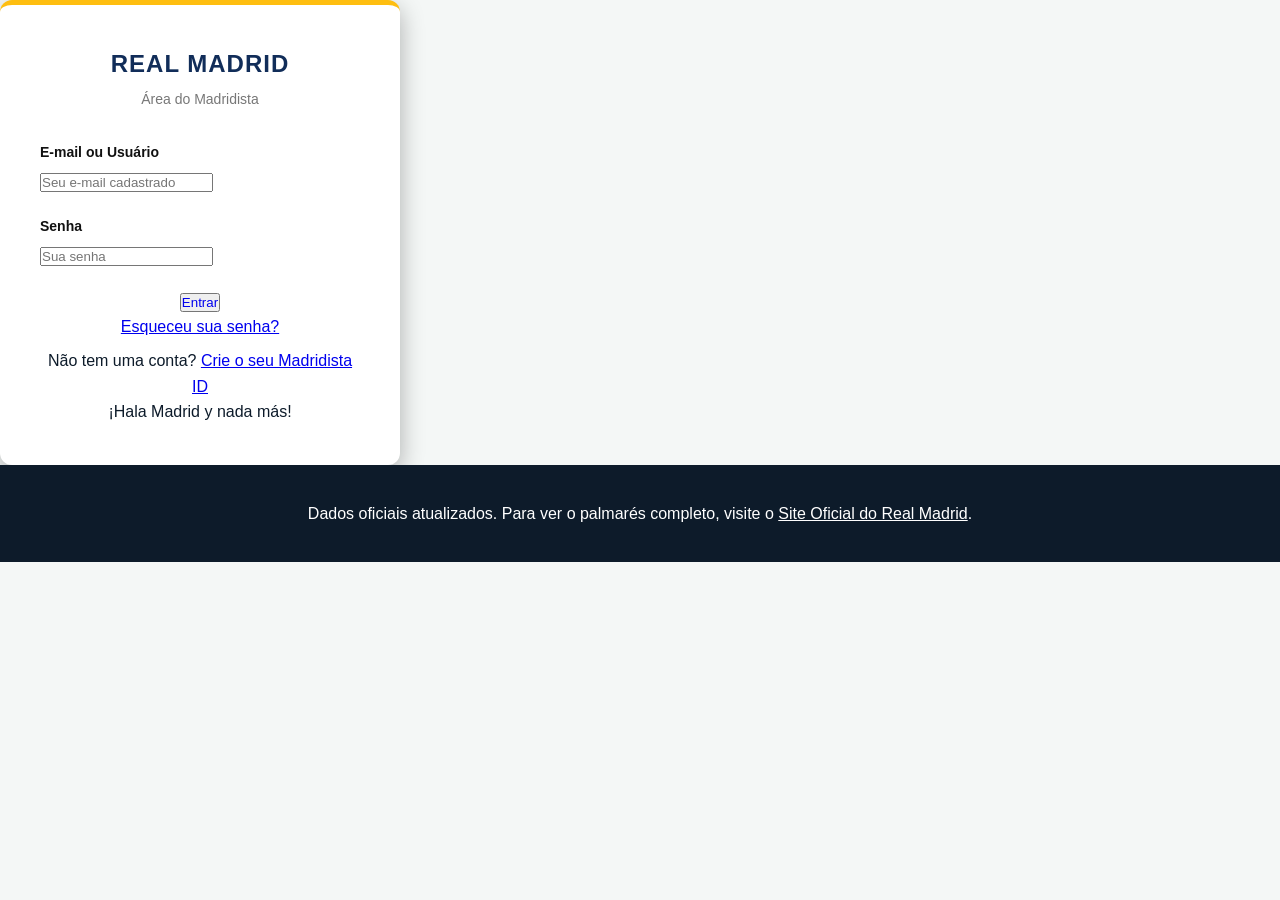
==== login.html @ 46e395f3 "Add files via upload" ====
<!DOCTYPE html>
<html lang="pt-BR">
<head>
    <meta charset="UTF-8">
    <meta name="viewport" content="width=device-width, initial-scale=1.0">
    <title>Real Madrid - Login de Madridista</title>
    <link rel="stylesheet" href="style.css">
</head>
<body>

    <div class="login-container">
        <div class="logo-placeholder">REAL MADRID</div>
        <div class="subtitle">Área do Madridista</div>
        <form action="#">
            <div class="form-group">
                <label for="email">E-mail ou Usuário</label>
                <input type="email" id="email" placeholder="Seu e-mail cadastrado" required>
            </div>

            <div class="form-group">
                <label for="password">Senha</label>
                <input type="password" id="password" placeholder="Sua senha" required>
            </div>

            <button type="submit" class="btn-login"><a href="index.html" style="text-decoration: none;">Entrar</a></button>
        </form>

       
        <div class="footer-links">
            <p><a href="#">Esqueceu sua senha?</a></p>
            <p style="margin-top: 8px;">Não tem uma conta? <a href="cadastro.html">Crie o seu Madridista ID</a></p>
        </div>

        <div class="hala-madrid">¡Hala Madrid y nada más!</div>
    </div>

    <footer>
        <p>Dados oficiais atualizados. Para ver o palmarés completo, visite o <a href="https://www.realmadrid.com/pt-PT/o-clube/palmares/futebol" style="color: white; text-decoration: underline;">Site Oficial do Real Madrid</a>.</p>
    </footer>

</body>
</html>
---- style.css ----
:root {
    --primary-color: #ffffff;
    --secondary-color: #0d1b2a;
    --accent-color: #c4963d;
    --bg-color: #f4f7f6;
    --card-bg: #ffffff;
    --text-color: #0d1b2a;
}

* {
    margin: 0;
    padding: 0;
    box-sizing: border-box;
    font-family: 'Segoe UI', Tahoma, Geneva, Verdana, sans-serif;
}

body {
    background-color: var(--bg-color);
    color: var(--text-color);
    line-height: 1.6;
}

.container {
    max-width: 1200px;
    margin: 0 auto;
    padding: 2rem 1rem;
}

header {
    background-color: var(--secondary-color);
    color: var(--primary-color);
    padding: 1.5rem 2rem;
    display: flex;
    justify-content: space-between;
    align-items: center;
    height: 120px;
    border-bottom: 4px solid var(--accent-color);
}

.logo {
    font-size: 1.5rem;
    font-weight: bold;
    color: var(--primary-color);
    text-transform: uppercase;
    letter-spacing: 1px;
    display: flex;
    align-items: center;
}

.logo span {
    color: var(--accent-color);
}

.logo img {
    width: 50px;
    height: 70px;
    margin-right: 10px;
}

.botao-abrir-menu, .botao-fechar-menu {
    display: none;
    font-size: 2rem;
    color: var(--primary-color);
    text-decoration: none;
}

/* Menu horizontal para telas grandes */
.menu ul {
    display: flex;
    list-style: none;
    gap: 1.5rem;
    margin: 0;
    padding: 0;
}

.menu a {
    color: var(--primary-color);
    text-decoration: none;
    font-weight: 500;
    transition: color 0.2s;
}

.menu a:hover {
    color: var(--accent-color);
}


@media (max-width: 1000px) {
    .botao-abrir-menu {
        display: block;
    }

    .menu {
        display: none; 
        position: fixed;
        top: 0;
        right: 0;
        width: 280px;
        height: 100vh;
        background-color: var(--secondary-color);
        box-shadow: -5px 0 15px rgba(0, 0, 0, 0.4);
        padding: 2rem;
        z-index: 1000;
    }

    .botao-fechar-menu {
        display: block;
        text-align: right;
        margin-bottom: 2rem;
    }
    .menu ul {
        flex-direction: column;
        gap: 1.5rem;
    }

    .menu a {
        font-size: 1.2rem;
    }
}


.section-title {
    font-size: 2rem;
    color: var(--secondary-color);
    margin-bottom: 1.5rem;
    border-left: 5px solid var(--accent-color);
    padding-left: 15px;
    text-transform: uppercase;
    letter-spacing: 1px;
}

/* hero */
.hero {
    background-color: var(--secondary-color);
    color: var(--primary-color);
    text-align: center;
    padding: 5rem 1rem;
    border-bottom: 1px solid rgba(255, 255, 255, 0.1);
}

.hero h1 {
    font-size: 3rem;
    text-transform: uppercase;
    letter-spacing: 2px;
    margin-bottom: 1rem;
}

.hero p {
    color: var(--accent-color);
    font-size: 1.2rem;
    font-weight: 500;
    max-width: 600px;
    margin: 0 auto;
}

.history-section {
    margin-bottom: 4rem;
}

.history-block {
    background-color: var(--primary-color);
    padding: 2.5rem;
    border-radius: 8px;
    box-shadow: 0 4px 12px rgba(13, 27, 42, 0.05);
    border: 1px solid rgba(13, 27, 42, 0.05);
    margin-bottom: 2rem;
}

.history-block h3 {
    font-size: 1.4rem;
    color: var(--secondary-color);
    margin-bottom: 1rem;
    display: flex;
    align-items: center;
    gap: 10px;
}

.history-block h3::before {
    content: '';
    display: inline-block;
    width: 8px;
    height: 8px;
    background-color: var(--accent-color);
    border-radius: 50%;
}

.history-block p {
    color: #4a5568;
    font-size: 1.05rem;
    text-align: justify;
}

.jogo button {
    text-align: center;
    background-color: #001a4d;
    color: white;
    border: none;
    border-radius: 3px;
    margin-top: 3px;
    margin-left: auto; 
    margin-right: auto;
    margin-bottom: 50px;
    padding: 12px 24px;
    font-size: 16px;
    font-weight: bold;
    cursor: pointer;
    transition: transform 0.2s;
    width: 250px;
    display: block;
}

.jogo button:hover {
    transform: translateY(-5px);
}

.jogo a {
    text-decoration: none;
    color: var(--primary-color);
}

/* elenco */
.grid {
    display: grid;
    grid-template-columns: repeat(auto-fill, minmax(220px, 1fr));
    gap: 1.5rem;
    margin-bottom: 3rem;
}

.player-card {
    background-color: var(--primary-color);
    border-radius: 8px;
    overflow: hidden;
    box-shadow: 0 4px 6px rgba(13, 27, 42, 0.1);
    border: 1px solid rgba(13, 27, 42, 0.05);
    transition: transform 0.2s ease;
}

.player-card:hover {
    transform: translateY(-5px);
}

.player-number {
    background-color: var(--secondary-color);
    color: var(--accent-color);
    padding: 0.5rem;
    font-weight: bold;
    font-size: 1.2rem;
    text-align: right;
}

.player-info {
    padding: 1.5rem;
    text-align: center;
}

.player-name {
    font-size: 1.2rem;
    font-weight: bold;
    color: var(--secondary-color);
    margin-bottom: 0.3rem;
}

.player-position {
    font-size: 0.9rem;
    color: #666;
    text-transform: uppercase;
    letter-spacing: 1px;
}

.titulares .player-card {
    border-top: 4px solid var(--accent-color);
}

.reservas .player-card {
    border-top: 4px solid var(--secondary-color);
}

.jogador img {
    width: 200px;
    padding-top: 35px;
}

#cortuis img, #cucurela img {
    width: 250px;
    padding: 35px;
}

/* titulos */
.grid-cards {
    display: grid;
    grid-template-columns: repeat(auto-fit, minmax(280px, 1fr));
    gap: 1.5rem;
}

.card {
    background-color: var(--card-bg);
    border-radius: 10px;
    padding: 2rem 1.5rem;
    text-align: center;
    box-shadow: 0 4px 10px rgba(13, 27, 42, 0.08);
    transition: transform 0.3s ease, box-shadow 0.3s ease;
    border-top: 5px solid var(--accent-color);
}

.card:hover {
    transform: translateY(-5px);
    box-shadow: 0 8px 20px rgba(13, 27, 42, 0.15);
}

.card h2 {
    font-size: 1.3rem;
    color: var(--secondary-color);
    margin-bottom: 0.5rem;
    margin-top: 0;
}

.card .count {
    font-size: 3rem;
    font-weight: bold;
    color: #efb810;
    margin-bottom: 0.5rem;
}

.card p {
    font-size: 0.95rem;
    color: #555;
    line-height: 1.5;
    margin-bottom: 0;
}

.card img {
    width: 150px;
}

/*quiz*/
.quiz-wrapper {
    display: flex;
    justify-content: center;
    align-items: center;
    min-height: 70vh;
}

.quiz-container {
    background-color: #ffffff;
    width: 100%;
    max-width: 600px;
    border-radius: 12px;
    padding: 30px;
    box-shadow: 0 8px 24px rgba(0, 0, 0, 0.1);
    border-top: 8px solid #001a4d;
}

.quiz-container header {
    background-color: transparent;
    color: inherit;
    padding: 0;
    display: block;
    border-bottom: none;
    text-align: center;
    margin-bottom: 25px;
}

.quiz-container h1 {
    color: #001a4d;
    font-size: 24px;
    margin-bottom: 5px;
}

.progress {
    color: #666;
    font-size: 14px;
}

.question {
    font-size: 18px;
    font-weight: 600;
    color: #333;
    margin-bottom: 20px;
}

.options-grid {
    display: flex;
    flex-direction: column;
    gap: 12px;
    margin-bottom: 20px;
}

.option-btn {
    background-color: #f0f4f8;
    border: 2px solid #e2e8f0;
    border-radius: 8px;
    padding: 15px;
    font-size: 16px;
    text-align: left;
    cursor: pointer;
    transition: all 0.2s ease;
    width: 100%;
}

.option-btn:hover {
    background-color: #e2e8f0;
    border-color: #001a4d;
}

/* acertos / erros */
.correct {
    background-color: #2ecc71 !important;
    border-color: #27ae60 !important;
    color: white !important;
}

.wrong {
    background-color: #e74c3c !important;
    border-color: #c0392b !important;
    color: white !important;
}

#next-btn, #score-container button {
    background-color: #001a4d;
    color: white;
    border: none;
    border-radius: 8px;
    margin-top: 3px;
    padding: 12px 24px;
    font-size: 16px;
    font-weight: bold;
    cursor: pointer;
    width: 100%;
    transition: background 0.2s;
}

#next-btn:hover, #score-container button:hover {
    background-color: #cca300;
    color: #001a4d;
}

.login-container {
    background-color: #ffffff;
    padding: 40px;
    border-radius: 12px;
    box-shadow: 0 8px 24px rgba(0, 0, 0, 0.3);
    width: 100%;
    max-width: 400px;
    text-align: center;
    border-top: 5px solid #febe10;
}

.logo-placeholder {
    font-size: 24px;
    font-weight: bold;
    color: #112d59; 
    margin-bottom: 5px;
    text-transform: uppercase;
    letter-spacing: 1px;
}

.subtitle {
    font-size: 14px;
    color: #777;
    margin-bottom: 30px;
}

.form-group {
    margin-bottom: 20px;
    text-align: left;
}

.form-group label {
    display: block;
    margin-bottom: 6px;
    font-size: 14px;
    font-weight: 600;
    color: #111;
}

/*  PRODUTOS */

.products-section {
    margin-bottom: 5rem;
}

.products-grid {
    display: grid;
    grid-template-columns: repeat(auto-fit, minmax(250px, 1fr));
    gap: 2rem;
}

.product-card {
    background-color: var(--card-bg);
    border-radius: 10px;
    overflow: hidden;
    box-shadow: 0 4px 10px rgba(13, 27, 42, 0.08);
    border: 1px solid rgba(13, 27, 42, 0.05);
    border-top: 5px solid var(--accent-color);
    transition: transform 0.3s ease, box-shadow 0.3s ease;
}

.product-card:hover {
    transform: translateY(-8px);
    box-shadow: 0 10px 25px rgba(13, 27, 42, 0.18);
}

.product-image {
    height: 260px;
    background-color: #f8f9fa;
    display: flex;
    justify-content: center;
    align-items: center;
    padding: 20px;
}

.product-image img {
    max-width: 100%;
    max-height: 230px;
    object-fit: contain;
    transition: transform 0.3s ease;
}

.product-card:hover .product-image img {
    transform: scale(1.05);
}

.product-info {
    padding: 1.5rem;
    text-align: center;
}

.product-info h3 {
    color: var(--secondary-color);
    font-size: 1.3rem;
    margin-bottom: 0.7rem;
}

.product-description {
    color: #666;
    font-size: 0.95rem;
    line-height: 1.5;
    min-height: 70px;
}

.product-price {
    color: #c4963d;
    font-size: 1.5rem;
    font-weight: bold;
    margin: 1rem 0;
}

.product-button {
    display: inline-block;
    background-color: #001a4d;
    color: white;
    text-decoration: none;
    padding: 12px 30px;
    border-radius: 5px;
    font-weight: bold;
    transition: all 0.2s ease;
}

.product-button:hover {
    background-color: #c4963d;
    color: #001a4d;
    transform: translateY(-2px);
}


.products-highlight {
    margin-bottom: 4rem;
}

.highlight-content {
    background-color: var(--secondary-color);
    color: white;
    padding: 3rem;
    border-radius: 10px;
    border-left: 6px solid var(--accent-color);
    box-shadow: 0 5px 15px rgba(13, 27, 42, 0.15);
}

.highlight-content h3 {
    color: var(--accent-color);
    font-size: 1.8rem;
    margin-bottom: 1rem;
}

.highlight-content p {
    max-width: 800px;
    font-size: 1.05rem;
    line-height: 1.7;
    margin-bottom: 1.5rem;
}

.highlight-content .product-button {
    background-color: var(--accent-color);
    color: var(--secondary-color);
}

.highlight-content .product-button:hover {
    background-color: white;
    color: var(--secondary-color);
}


@media (max-width: 600px) {

    .products-grid {
        grid-template-columns: 1fr;
    }

    .product-image {
        height: 240px;
    }

    .highlight-content {
        padding: 2rem 1.5rem;
    }

    .highlight-content h3 {
        font-size: 1.5rem;
    }
}

footer{
    height: 60%;
    color: white;
    background-color: var(--secondary-color);
    padding: 4vh;
    text-decoration: none;
    text-align: center;
}
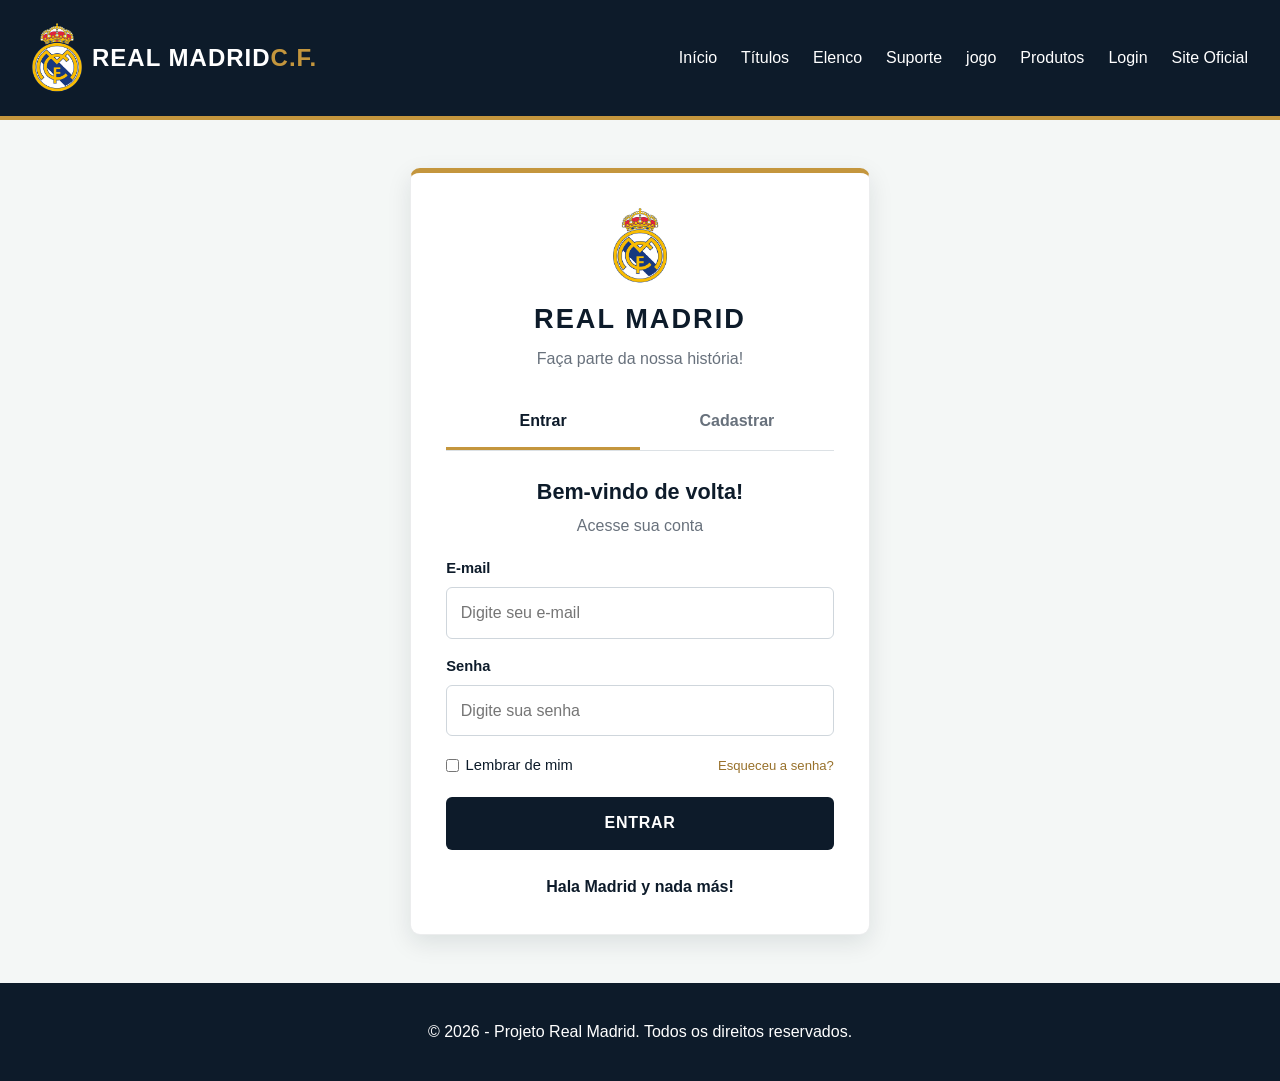
==== commit 121195e4: "Add files via upload" ====
--- a/login.html
+++ b/login.html
@@ -1,42 +1,113 @@
-<!DOCTYPE html>
-<html lang="pt-BR">
-<head>
-    <meta charset="UTF-8">
-    <meta name="viewport" content="width=device-width, initial-scale=1.0">
-    <title>Real Madrid - Login de Madridista</title>
-    <link rel="stylesheet" href="style.css">
-</head>
-<body>
-
-    <div class="login-container">
-        <div class="logo-placeholder">REAL MADRID</div>
-        <div class="subtitle">Área do Madridista</div>
-        <form action="#">
-            <div class="form-group">
-                <label for="email">E-mail ou Usuário</label>
-                <input type="email" id="email" placeholder="Seu e-mail cadastrado" required>
-            </div>
-
-            <div class="form-group">
-                <label for="password">Senha</label>
-                <input type="password" id="password" placeholder="Sua senha" required>
-            </div>
-
-            <button type="submit" class="btn-login"><a href="index.html" style="text-decoration: none;">Entrar</a></button>
-        </form>
-
-       
-        <div class="footer-links">
-            <p><a href="#">Esqueceu sua senha?</a></p>
-            <p style="margin-top: 8px;">Não tem uma conta? <a href="cadastro.html">Crie o seu Madridista ID</a></p>
-        </div>
-
-        <div class="hala-madrid">¡Hala Madrid y nada más!</div>
-    </div>
-
-    <footer>
-        <p>Dados oficiais atualizados. Para ver o palmarés completo, visite o <a href="https://www.realmadrid.com/pt-PT/o-clube/palmares/futebol" style="color: white; text-decoration: underline;">Site Oficial do Real Madrid</a>.</p>
-    </footer>
-
-</body>
-</html>
+<!DOCTYPE html>
+<html lang="pt-br">
+<head>
+    <meta charset="UTF-8">
+    <meta name="viewport" content="width=device-width, initial-scale=1.0">
+    <title>Login e Cadastro | Real Madrid</title>
+    <link rel="stylesheet" href="style.css">
+</head>
+
+<body class="login-page">
+
+
+    <header>
+        <div class="logo"><img src="jogadores/logo.png"> Real Madrid<span>C.F.</span></div>
+        <a href="#" class="botao-abrir-menu" onclick="abrirmenu()">☰</a>
+        <nav class="menu">
+            <a href="#" class="botao-fechar-menu" onclick="fecharmenu()">X</a>
+            <ul>
+                <li><a href="index.html">Início</a></li>
+                <li><a href="titulos.html">Títulos</a></li>
+                <li><a href="elenco.html">Elenco</a></li>
+                <li><a href="suporte.html">Suporte</a></li>
+                <li><a href="quiz.html">jogo</a></li>
+                <li><a href="produtos.html">Produtos</a></li>
+                <li><a href="login.html">Login</a></li>
+                <li><a href="https://www.realmadrid.com/pt-PT" target="_blank">Site Oficial</a></li>
+            </ul>
+        </nav>
+    </header>
+
+    <main class="login-container">
+        <section class="login-card">
+            <div class="login-logo">
+                <img src="jogadores/logo.png" alt="Escudo do Real Madrid">
+            </div>
+
+            <h1>REAL MADRID</h1>
+            <p class="login-subtitulo">Faça parte da nossa história!</p>
+
+            <input type="radio" name="formulario" id="aba-login" checked>
+            <input type="radio" name="formulario" id="aba-cadastro">
+
+            <div class="login-abas">
+                <label for="aba-login">Entrar</label>
+                <label for="aba-cadastro">Cadastrar</label>
+            </div>
+
+            <div class="login-formularios">
+                <form class="form-login" action="#" method="post">
+                    <h2>Bem-vindo de volta!</h2>
+                    <p class="login-form-descricao">Acesse sua conta</p>
+
+                    <label for="email-login">E-mail</label>
+                    <input type="email" id="email-login" name="email"
+                           placeholder="Digite seu e-mail" autocomplete="email" required>
+
+                    <label for="senha-login">Senha</label>
+                    <input type="password" id="senha-login" name="senha"
+                           placeholder="Digite sua senha" autocomplete="current-password" required>
+
+                    <div class="login-opcoes">
+                        <label class="login-lembrar">
+                            <input type="checkbox" name="lembrar">
+                            Lembrar de mim
+                        </label>
+                        <a href="#recuperacao">Esqueceu a senha?</a>
+                    </div>
+
+                    <button type="submit">ENTRAR</button>
+                </form>
+
+                <form class="form-cadastro" action="#" method="post">
+                    <h2>Crie sua conta!</h2>
+                    <p class="login-form-descricao">Cadastre-se para continuar</p>
+
+                    <label for="nome-cadastro">Nome completo</label>
+                    <input type="text" id="nome-cadastro" name="nome"
+                           placeholder="Digite seu nome" autocomplete="name" required>
+
+                    <label for="email-cadastro">E-mail</label>
+                    <input type="email" id="email-cadastro" name="email"
+                           placeholder="Digite seu e-mail" autocomplete="email" required>
+
+                    <label for="senha-cadastro">Senha</label>
+                    <input type="password" id="senha-cadastro" name="senha"
+                           placeholder="Crie uma senha" minlength="6"
+                           autocomplete="new-password" required>
+
+                    <label for="confirmar-senha">Confirmar senha</label>
+                    <input type="password" id="confirmar-senha" name="confirmar-senha"
+                           placeholder="Confirme sua senha" minlength="6"
+                           autocomplete="new-password" required>
+
+                    <label class="login-termos">
+                        <input type="checkbox" name="termos" required>
+                        Aceito os termos de uso
+                    </label>
+
+                    <button type="submit">CADASTRAR</button>
+                </form>
+            </div>
+
+            <p class="login-rodape">Hala Madrid y nada más!</p>
+        </section>
+    </main>
+
+    <footer>
+        <p>© 2026 - Projeto Real Madrid. Todos os direitos reservados.</p>
+    </footer>
+
+    <script src="script.js"></script>
+</body>
+</html>
--- a/style.css
+++ b/style.css
@@ -1,629 +1,979 @@
-:root {
-    --primary-color: #ffffff;
-    --secondary-color: #0d1b2a;
-    --accent-color: #c4963d;
-    --bg-color: #f4f7f6;
-    --card-bg: #ffffff;
-    --text-color: #0d1b2a;
-}
-
-* {
-    margin: 0;
-    padding: 0;
-    box-sizing: border-box;
-    font-family: 'Segoe UI', Tahoma, Geneva, Verdana, sans-serif;
-}
-
-body {
-    background-color: var(--bg-color);
-    color: var(--text-color);
-    line-height: 1.6;
-}
-
-.container {
-    max-width: 1200px;
-    margin: 0 auto;
-    padding: 2rem 1rem;
-}
-
-header {
-    background-color: var(--secondary-color);
-    color: var(--primary-color);
-    padding: 1.5rem 2rem;
-    display: flex;
-    justify-content: space-between;
-    align-items: center;
-    height: 120px;
-    border-bottom: 4px solid var(--accent-color);
-}
-
-.logo {
-    font-size: 1.5rem;
-    font-weight: bold;
-    color: var(--primary-color);
-    text-transform: uppercase;
-    letter-spacing: 1px;
-    display: flex;
-    align-items: center;
-}
-
-.logo span {
-    color: var(--accent-color);
-}
-
-.logo img {
-    width: 50px;
-    height: 70px;
-    margin-right: 10px;
-}
-
-.botao-abrir-menu, .botao-fechar-menu {
-    display: none;
-    font-size: 2rem;
-    color: var(--primary-color);
-    text-decoration: none;
-}
-
-/* Menu horizontal para telas grandes */
-.menu ul {
-    display: flex;
-    list-style: none;
-    gap: 1.5rem;
-    margin: 0;
-    padding: 0;
-}
-
-.menu a {
-    color: var(--primary-color);
-    text-decoration: none;
-    font-weight: 500;
-    transition: color 0.2s;
-}
-
-.menu a:hover {
-    color: var(--accent-color);
-}
-
-
-@media (max-width: 1000px) {
-    .botao-abrir-menu {
-        display: block;
-    }
-
-    .menu {
-        display: none; 
-        position: fixed;
-        top: 0;
-        right: 0;
-        width: 280px;
-        height: 100vh;
-        background-color: var(--secondary-color);
-        box-shadow: -5px 0 15px rgba(0, 0, 0, 0.4);
-        padding: 2rem;
-        z-index: 1000;
-    }
-
-    .botao-fechar-menu {
-        display: block;
-        text-align: right;
-        margin-bottom: 2rem;
-    }
-    .menu ul {
-        flex-direction: column;
-        gap: 1.5rem;
-    }
-
-    .menu a {
-        font-size: 1.2rem;
-    }
-}
-
-
-.section-title {
-    font-size: 2rem;
-    color: var(--secondary-color);
-    margin-bottom: 1.5rem;
-    border-left: 5px solid var(--accent-color);
-    padding-left: 15px;
-    text-transform: uppercase;
-    letter-spacing: 1px;
-}
-
-/* hero */
-.hero {
-    background-color: var(--secondary-color);
-    color: var(--primary-color);
-    text-align: center;
-    padding: 5rem 1rem;
-    border-bottom: 1px solid rgba(255, 255, 255, 0.1);
-}
-
-.hero h1 {
-    font-size: 3rem;
-    text-transform: uppercase;
-    letter-spacing: 2px;
-    margin-bottom: 1rem;
-}
-
-.hero p {
-    color: var(--accent-color);
-    font-size: 1.2rem;
-    font-weight: 500;
-    max-width: 600px;
-    margin: 0 auto;
-}
-
-.history-section {
-    margin-bottom: 4rem;
-}
-
-.history-block {
-    background-color: var(--primary-color);
-    padding: 2.5rem;
-    border-radius: 8px;
-    box-shadow: 0 4px 12px rgba(13, 27, 42, 0.05);
-    border: 1px solid rgba(13, 27, 42, 0.05);
-    margin-bottom: 2rem;
-}
-
-.history-block h3 {
-    font-size: 1.4rem;
-    color: var(--secondary-color);
-    margin-bottom: 1rem;
-    display: flex;
-    align-items: center;
-    gap: 10px;
-}
-
-.history-block h3::before {
-    content: '';
-    display: inline-block;
-    width: 8px;
-    height: 8px;
-    background-color: var(--accent-color);
-    border-radius: 50%;
-}
-
-.history-block p {
-    color: #4a5568;
-    font-size: 1.05rem;
-    text-align: justify;
-}
-
-.jogo button {
-    text-align: center;
-    background-color: #001a4d;
-    color: white;
-    border: none;
-    border-radius: 3px;
-    margin-top: 3px;
-    margin-left: auto; 
-    margin-right: auto;
-    margin-bottom: 50px;
-    padding: 12px 24px;
-    font-size: 16px;
-    font-weight: bold;
-    cursor: pointer;
-    transition: transform 0.2s;
-    width: 250px;
-    display: block;
-}
-
-.jogo button:hover {
-    transform: translateY(-5px);
-}
-
-.jogo a {
-    text-decoration: none;
-    color: var(--primary-color);
-}
-
-/* elenco */
-.grid {
-    display: grid;
-    grid-template-columns: repeat(auto-fill, minmax(220px, 1fr));
-    gap: 1.5rem;
-    margin-bottom: 3rem;
-}
-
-.player-card {
-    background-color: var(--primary-color);
-    border-radius: 8px;
-    overflow: hidden;
-    box-shadow: 0 4px 6px rgba(13, 27, 42, 0.1);
-    border: 1px solid rgba(13, 27, 42, 0.05);
-    transition: transform 0.2s ease;
-}
-
-.player-card:hover {
-    transform: translateY(-5px);
-}
-
-.player-number {
-    background-color: var(--secondary-color);
-    color: var(--accent-color);
-    padding: 0.5rem;
-    font-weight: bold;
-    font-size: 1.2rem;
-    text-align: right;
-}
-
-.player-info {
-    padding: 1.5rem;
-    text-align: center;
-}
-
-.player-name {
-    font-size: 1.2rem;
-    font-weight: bold;
-    color: var(--secondary-color);
-    margin-bottom: 0.3rem;
-}
-
-.player-position {
-    font-size: 0.9rem;
-    color: #666;
-    text-transform: uppercase;
-    letter-spacing: 1px;
-}
-
-.titulares .player-card {
-    border-top: 4px solid var(--accent-color);
-}
-
-.reservas .player-card {
-    border-top: 4px solid var(--secondary-color);
-}
-
-.jogador img {
-    width: 200px;
-    padding-top: 35px;
-}
-
-#cortuis img, #cucurela img {
-    width: 250px;
-    padding: 35px;
-}
-
-/* titulos */
-.grid-cards {
-    display: grid;
-    grid-template-columns: repeat(auto-fit, minmax(280px, 1fr));
-    gap: 1.5rem;
-}
-
-.card {
-    background-color: var(--card-bg);
-    border-radius: 10px;
-    padding: 2rem 1.5rem;
-    text-align: center;
-    box-shadow: 0 4px 10px rgba(13, 27, 42, 0.08);
-    transition: transform 0.3s ease, box-shadow 0.3s ease;
-    border-top: 5px solid var(--accent-color);
-}
-
-.card:hover {
-    transform: translateY(-5px);
-    box-shadow: 0 8px 20px rgba(13, 27, 42, 0.15);
-}
-
-.card h2 {
-    font-size: 1.3rem;
-    color: var(--secondary-color);
-    margin-bottom: 0.5rem;
-    margin-top: 0;
-}
-
-.card .count {
-    font-size: 3rem;
-    font-weight: bold;
-    color: #efb810;
-    margin-bottom: 0.5rem;
-}
-
-.card p {
-    font-size: 0.95rem;
-    color: #555;
-    line-height: 1.5;
-    margin-bottom: 0;
-}
-
-.card img {
-    width: 150px;
-}
-
-/*quiz*/
-.quiz-wrapper {
-    display: flex;
-    justify-content: center;
-    align-items: center;
-    min-height: 70vh;
-}
-
-.quiz-container {
-    background-color: #ffffff;
-    width: 100%;
-    max-width: 600px;
-    border-radius: 12px;
-    padding: 30px;
-    box-shadow: 0 8px 24px rgba(0, 0, 0, 0.1);
-    border-top: 8px solid #001a4d;
-}
-
-.quiz-container header {
-    background-color: transparent;
-    color: inherit;
-    padding: 0;
-    display: block;
-    border-bottom: none;
-    text-align: center;
-    margin-bottom: 25px;
-}
-
-.quiz-container h1 {
-    color: #001a4d;
-    font-size: 24px;
-    margin-bottom: 5px;
-}
-
-.progress {
-    color: #666;
-    font-size: 14px;
-}
-
-.question {
-    font-size: 18px;
-    font-weight: 600;
-    color: #333;
-    margin-bottom: 20px;
-}
-
-.options-grid {
-    display: flex;
-    flex-direction: column;
-    gap: 12px;
-    margin-bottom: 20px;
-}
-
-.option-btn {
-    background-color: #f0f4f8;
-    border: 2px solid #e2e8f0;
-    border-radius: 8px;
-    padding: 15px;
-    font-size: 16px;
-    text-align: left;
-    cursor: pointer;
-    transition: all 0.2s ease;
-    width: 100%;
-}
-
-.option-btn:hover {
-    background-color: #e2e8f0;
-    border-color: #001a4d;
-}
-
-/* acertos / erros */
-.correct {
-    background-color: #2ecc71 !important;
-    border-color: #27ae60 !important;
-    color: white !important;
-}
-
-.wrong {
-    background-color: #e74c3c !important;
-    border-color: #c0392b !important;
-    color: white !important;
-}
-
-#next-btn, #score-container button {
-    background-color: #001a4d;
-    color: white;
-    border: none;
-    border-radius: 8px;
-    margin-top: 3px;
-    padding: 12px 24px;
-    font-size: 16px;
-    font-weight: bold;
-    cursor: pointer;
-    width: 100%;
-    transition: background 0.2s;
-}
-
-#next-btn:hover, #score-container button:hover {
-    background-color: #cca300;
-    color: #001a4d;
-}
-
-.login-container {
-    background-color: #ffffff;
-    padding: 40px;
-    border-radius: 12px;
-    box-shadow: 0 8px 24px rgba(0, 0, 0, 0.3);
-    width: 100%;
-    max-width: 400px;
-    text-align: center;
-    border-top: 5px solid #febe10;
-}
-
-.logo-placeholder {
-    font-size: 24px;
-    font-weight: bold;
-    color: #112d59; 
-    margin-bottom: 5px;
-    text-transform: uppercase;
-    letter-spacing: 1px;
-}
-
-.subtitle {
-    font-size: 14px;
-    color: #777;
-    margin-bottom: 30px;
-}
-
-.form-group {
-    margin-bottom: 20px;
-    text-align: left;
-}
-
-.form-group label {
-    display: block;
-    margin-bottom: 6px;
-    font-size: 14px;
-    font-weight: 600;
-    color: #111;
-}
-
-/*  PRODUTOS */
-
-.products-section {
-    margin-bottom: 5rem;
-}
-
-.products-grid {
-    display: grid;
-    grid-template-columns: repeat(auto-fit, minmax(250px, 1fr));
-    gap: 2rem;
-}
-
-.product-card {
-    background-color: var(--card-bg);
-    border-radius: 10px;
-    overflow: hidden;
-    box-shadow: 0 4px 10px rgba(13, 27, 42, 0.08);
-    border: 1px solid rgba(13, 27, 42, 0.05);
-    border-top: 5px solid var(--accent-color);
-    transition: transform 0.3s ease, box-shadow 0.3s ease;
-}
-
-.product-card:hover {
-    transform: translateY(-8px);
-    box-shadow: 0 10px 25px rgba(13, 27, 42, 0.18);
-}
-
-.product-image {
-    height: 260px;
-    background-color: #f8f9fa;
-    display: flex;
-    justify-content: center;
-    align-items: center;
-    padding: 20px;
-}
-
-.product-image img {
-    max-width: 100%;
-    max-height: 230px;
-    object-fit: contain;
-    transition: transform 0.3s ease;
-}
-
-.product-card:hover .product-image img {
-    transform: scale(1.05);
-}
-
-.product-info {
-    padding: 1.5rem;
-    text-align: center;
-}
-
-.product-info h3 {
-    color: var(--secondary-color);
-    font-size: 1.3rem;
-    margin-bottom: 0.7rem;
-}
-
-.product-description {
-    color: #666;
-    font-size: 0.95rem;
-    line-height: 1.5;
-    min-height: 70px;
-}
-
-.product-price {
-    color: #c4963d;
-    font-size: 1.5rem;
-    font-weight: bold;
-    margin: 1rem 0;
-}
-
-.product-button {
-    display: inline-block;
-    background-color: #001a4d;
-    color: white;
-    text-decoration: none;
-    padding: 12px 30px;
-    border-radius: 5px;
-    font-weight: bold;
-    transition: all 0.2s ease;
-}
-
-.product-button:hover {
-    background-color: #c4963d;
-    color: #001a4d;
-    transform: translateY(-2px);
-}
-
-
-.products-highlight {
-    margin-bottom: 4rem;
-}
-
-.highlight-content {
-    background-color: var(--secondary-color);
-    color: white;
-    padding: 3rem;
-    border-radius: 10px;
-    border-left: 6px solid var(--accent-color);
-    box-shadow: 0 5px 15px rgba(13, 27, 42, 0.15);
-}
-
-.highlight-content h3 {
-    color: var(--accent-color);
-    font-size: 1.8rem;
-    margin-bottom: 1rem;
-}
-
-.highlight-content p {
-    max-width: 800px;
-    font-size: 1.05rem;
-    line-height: 1.7;
-    margin-bottom: 1.5rem;
-}
-
-.highlight-content .product-button {
-    background-color: var(--accent-color);
-    color: var(--secondary-color);
-}
-
-.highlight-content .product-button:hover {
-    background-color: white;
-    color: var(--secondary-color);
-}
-
-
-@media (max-width: 600px) {
-
-    .products-grid {
-        grid-template-columns: 1fr;
-    }
-
-    .product-image {
-        height: 240px;
-    }
-
-    .highlight-content {
-        padding: 2rem 1.5rem;
-    }
-
-    .highlight-content h3 {
-        font-size: 1.5rem;
-    }
-}
-
-footer{
-    height: 60%;
-    color: white;
-    background-color: var(--secondary-color);
-    padding: 4vh;
-    text-decoration: none;
-    text-align: center;
-}+:root {
+    --primary-color: #ffffff;
+    --secondary-color: #0d1b2a;
+    --accent-color: #c4963d;
+    --bg-color: #f4f7f6;
+    --card-bg: #ffffff;
+    --text-color: #0d1b2a;
+}
+
+* {
+    margin: 0;
+    padding: 0;
+    box-sizing: border-box;
+    font-family: 'Segoe UI', Tahoma, Geneva, Verdana, sans-serif;
+}
+
+body {
+    background-color: var(--bg-color);
+    color: var(--text-color);
+    line-height: 1.6;
+}
+
+.container {
+    max-width: 1200px;
+    margin: 0 auto;
+    padding: 2rem 1rem;
+}
+
+header {
+    background-color: var(--secondary-color);
+    color: var(--primary-color);
+    padding: 1.5rem 2rem;
+    display: flex;
+    justify-content: space-between;
+    align-items: center;
+    height: 120px;
+    border-bottom: 4px solid var(--accent-color);
+}
+
+.logo {
+    font-size: 1.5rem;
+    font-weight: bold;
+    color: var(--primary-color);
+    text-transform: uppercase;
+    letter-spacing: 1px;
+    display: flex;
+    align-items: center;
+}
+
+.logo span {
+    color: var(--accent-color);
+}
+
+.logo img {
+    width: 50px;
+    height: 70px;
+    margin-right: 10px;
+}
+
+.botao-abrir-menu, .botao-fechar-menu {
+    display: none;
+    font-size: 2rem;
+    color: var(--primary-color);
+    text-decoration: none;
+}
+
+/* Menu horizontal para telas grandes */
+.menu ul {
+    display: flex;
+    list-style: none;
+    gap: 1.5rem;
+    margin: 0;
+    padding: 0;
+}
+
+.menu a {
+    color: var(--primary-color);
+    text-decoration: none;
+    font-weight: 500;
+    transition: color 0.2s;
+}
+
+.menu a:hover {
+    color: var(--accent-color);
+}
+
+
+@media (max-width: 1000px) {
+    .botao-abrir-menu {
+        display: block;
+    }
+
+    .menu {
+        display: none; 
+        position: fixed;
+        top: 0;
+        right: 0;
+        width: 280px;
+        height: 100vh;
+        background-color: var(--secondary-color);
+        box-shadow: -5px 0 15px rgba(0, 0, 0, 0.4);
+        padding: 2rem;
+        z-index: 1000;
+    }
+
+    .botao-fechar-menu {
+        display: block;
+        text-align: right;
+        margin-bottom: 2rem;
+    }
+    .menu ul {
+        flex-direction: column;
+        gap: 1.5rem;
+    }
+
+    .menu a {
+        font-size: 1.2rem;
+    }
+}
+
+
+.section-title {
+    font-size: 2rem;
+    color: var(--secondary-color);
+    margin-bottom: 1.5rem;
+    border-left: 5px solid var(--accent-color);
+    padding-left: 15px;
+    text-transform: uppercase;
+    letter-spacing: 1px;
+}
+
+/* hero */
+.hero {
+    background-color: var(--secondary-color);
+    color: var(--primary-color);
+    text-align: center;
+    padding: 5rem 1rem;
+    border-bottom: 1px solid rgba(255, 255, 255, 0.1);
+}
+
+.hero h1 {
+    font-size: 3rem;
+    text-transform: uppercase;
+    letter-spacing: 2px;
+    margin-bottom: 1rem;
+}
+
+.hero p {
+    color: var(--accent-color);
+    font-size: 1.2rem;
+    font-weight: 500;
+    max-width: 600px;
+    margin: 0 auto;
+}
+
+.history-section {
+    margin-bottom: 4rem;
+}
+
+.history-block {
+    background-color: var(--primary-color);
+    padding: 2.5rem;
+    border-radius: 8px;
+    box-shadow: 0 4px 12px rgba(13, 27, 42, 0.05);
+    border: 1px solid rgba(13, 27, 42, 0.05);
+    margin-bottom: 2rem;
+}
+
+.history-block h3 {
+    font-size: 1.4rem;
+    color: var(--secondary-color);
+    margin-bottom: 1rem;
+    display: flex;
+    align-items: center;
+    gap: 10px;
+}
+
+.history-block h3::before {
+    content: '';
+    display: inline-block;
+    width: 8px;
+    height: 8px;
+    background-color: var(--accent-color);
+    border-radius: 50%;
+}
+
+.history-block p {
+    color: #4a5568;
+    font-size: 1.05rem;
+    text-align: justify;
+}
+
+.jogo button {
+    text-align: center;
+    background-color: #001a4d;
+    color: white;
+    border: none;
+    border-radius: 3px;
+    margin-top: 3px;
+    margin-left: auto; 
+    margin-right: auto;
+    margin-bottom: 50px;
+    padding: 12px 24px;
+    font-size: 16px;
+    font-weight: bold;
+    cursor: pointer;
+    transition: transform 0.2s;
+    width: 250px;
+    display: block;
+}
+
+.jogo button:hover {
+    transform: translateY(-5px);
+}
+
+.jogo a {
+    text-decoration: none;
+    color: var(--primary-color);
+}
+
+/* elenco */
+.grid {
+    display: grid;
+    grid-template-columns: repeat(auto-fill, minmax(220px, 1fr));
+    gap: 1.5rem;
+    margin-bottom: 3rem;
+}
+
+.player-card {
+    background-color: var(--primary-color);
+    border-radius: 8px;
+    overflow: hidden;
+    box-shadow: 0 4px 6px rgba(13, 27, 42, 0.1);
+    border: 1px solid rgba(13, 27, 42, 0.05);
+    transition: transform 0.2s ease;
+}
+
+.player-card:hover {
+    transform: translateY(-5px);
+}
+
+.player-number {
+    background-color: var(--secondary-color);
+    color: var(--accent-color);
+    padding: 0.5rem;
+    font-weight: bold;
+    font-size: 1.2rem;
+    text-align: right;
+}
+
+.player-info {
+    padding: 1.5rem;
+    text-align: center;
+}
+
+.player-name {
+    font-size: 1.2rem;
+    font-weight: bold;
+    color: var(--secondary-color);
+    margin-bottom: 0.3rem;
+}
+
+.player-position {
+    font-size: 0.9rem;
+    color: #666;
+    text-transform: uppercase;
+    letter-spacing: 1px;
+}
+
+.titulares .player-card {
+    border-top: 4px solid var(--accent-color);
+}
+
+.reservas .player-card {
+    border-top: 4px solid var(--secondary-color);
+}
+
+.jogador img {
+    width: 200px;
+    padding-top: 35px;
+}
+
+#cortuis img, #cucurela img {
+    width: 250px;
+    padding: 35px;
+}
+
+/* titulos */
+.grid-cards {
+    display: grid;
+    grid-template-columns: repeat(auto-fit, minmax(280px, 1fr));
+    gap: 1.5rem;
+}
+
+.card {
+    background-color: var(--card-bg);
+    border-radius: 10px;
+    padding: 2rem 1.5rem;
+    text-align: center;
+    box-shadow: 0 4px 10px rgba(13, 27, 42, 0.08);
+    transition: transform 0.3s ease, box-shadow 0.3s ease;
+    border-top: 5px solid var(--accent-color);
+}
+
+.card:hover {
+    transform: translateY(-5px);
+    box-shadow: 0 8px 20px rgba(13, 27, 42, 0.15);
+}
+
+.card h2 {
+    font-size: 1.3rem;
+    color: var(--secondary-color);
+    margin-bottom: 0.5rem;
+    margin-top: 0;
+}
+
+.card .count {
+    font-size: 3rem;
+    font-weight: bold;
+    color: #efb810;
+    margin-bottom: 0.5rem;
+}
+
+.card p {
+    font-size: 0.95rem;
+    color: #555;
+    line-height: 1.5;
+    margin-bottom: 0;
+}
+
+.card img {
+    width: 150px;
+}
+
+
+/* QUIZ REAL MADRID */
+
+.quiz-wrapper {
+    display: flex;
+    justify-content: center;
+    align-items: center;
+    min-height: 80vh;
+    padding: 50px 20px;
+    background-color: var(--bg-color);
+}
+
+.quiz-container {
+    width: 100%;
+    max-width: 700px;
+    padding: 35px;
+    background-color: #ffffff;
+    border-radius: 12px;
+    border-top: 6px solid var(--accent-color);
+    box-shadow: 0 8px 25px rgba(13, 27, 42, 0.12);
+}
+
+/* Cabeçalho do quiz */
+
+.quiz-container .quiz-header {
+    background: transparent;
+    color: var(--secondary-color);
+    height: auto;
+    padding: 0;
+    border: none;
+    display: flex;
+    flex-direction: column;
+    align-items: center;
+    text-align: center;
+    margin-bottom: 30px;
+}
+
+.quiz-header img {
+    width: 75px;
+    height: 75px;
+    object-fit: contain;
+    margin-bottom: 12px;
+}
+
+.quiz-header h1 {
+    font-size: 27px;
+    font-weight: 800;
+    color: var(--secondary-color);
+    letter-spacing: 2px;
+}
+
+.quiz-header p {
+    color: #777;
+    font-size: 14px;
+    margin-top: 5px;
+}
+
+/* Progresso */
+
+.quiz-progress-info {
+    display: flex;
+    justify-content: space-between;
+    color: var(--secondary-color);
+    font-weight: bold;
+    font-size: 14px;
+    margin-bottom: 10px;
+}
+
+.progress-bar {
+    width: 100%;
+    height: 9px;
+    background-color: #e8edf2;
+    border-radius: 20px;
+    overflow: hidden;
+    margin-bottom: 30px;
+}
+
+#progress-fill {
+    width: 0%;
+    height: 100%;
+    background-color: var(--accent-color);
+    border-radius: 20px;
+    transition: width 0.4s ease;
+}
+
+/* Pergunta */
+
+.question {
+    font-size: 21px;
+    font-weight: 700;
+    color: var(--secondary-color);
+    margin-bottom: 25px;
+    line-height: 1.5;
+}
+
+/* Alternativas */
+
+.options-grid {
+    display: flex;
+    flex-direction: column;
+    gap: 13px;
+    margin-bottom: 25px;
+}
+
+.option-btn {
+    width: 100%;
+    padding: 16px 20px;
+    background-color: #f4f7fa;
+    border: 2px solid #e0e5eb;
+    border-radius: 7px;
+    color: var(--secondary-color);
+    font-size: 16px;
+    font-weight: 600;
+    text-align: left;
+    cursor: pointer;
+    transition: all 0.25s ease;
+}
+
+.option-btn:hover:not(:disabled) {
+    background-color: #eef1f5;
+    border-color: var(--accent-color);
+    transform: translateX(5px);
+}
+
+.option-btn:disabled {
+    cursor: default;
+}
+
+/* Respostas */
+
+.option-btn.correct {
+    background-color: #d4edda !important;
+    border-color: #28a745 !important;
+    color: #155724 !important;
+}
+
+.option-btn.wrong {
+    background-color: #f8d7da !important;
+    border-color: #dc3545 !important;
+    color: #721c24 !important;
+}
+
+/* Botões */
+
+#next-btn,
+#score-container button {
+    width: 100%;
+    padding: 15px;
+    background-color: var(--secondary-color);
+    color: #ffffff;
+    border: none;
+    border-radius: 7px;
+    font-size: 15px;
+    font-weight: bold;
+    letter-spacing: 1px;
+    cursor: pointer;
+    transition: all 0.25s ease;
+}
+
+#next-btn:hover,
+#score-container button:hover {
+    background-color: var(--accent-color);
+    color: var(--secondary-color);
+    transform: translateY(-3px);
+}
+
+/* Resultado */
+
+#score-container {
+    text-align: center;
+}
+
+#score-container h2 {
+    color: var(--secondary-color);
+    font-size: 28px;
+    margin-bottom: 15px;
+}
+
+#score-container p {
+    color: #666;
+    margin-bottom: 15px;
+}
+
+.final-score {
+    font-size: 45px;
+    font-weight: 800;
+    color: var(--accent-color);
+    margin: 15px 0;
+}
+
+#score-message {
+    font-weight: 600;
+    color: var(--secondary-color) !important;
+}
+
+#score-container .back-button {
+    display: block;
+    width: 100%;
+    padding: 14px;
+    margin-top: 12px;
+    background-color: transparent;
+    border: 2px solid var(--secondary-color);
+    border-radius: 7px;
+    color: var(--secondary-color);
+    text-decoration: none;
+    font-weight: bold;
+    transition: all 0.25s ease;
+}
+
+#score-container .back-button:hover {
+    background-color: var(--secondary-color);
+    color: #ffffff;
+}
+
+/* Ocultar elementos */
+
+.hidden {
+    display: none !important;
+}
+
+/* Responsividade */
+
+@media (max-width: 600px) {
+
+    .quiz-wrapper {
+        padding: 25px 12px;
+    }
+
+    .quiz-container {
+        padding: 25px 18px;
+    }
+
+    .quiz-header h1 {
+        font-size: 22px;
+    }
+
+    .question {
+        font-size: 18px;
+    }
+
+    .option-btn {
+        padding: 14px;
+        font-size: 14px;
+    }
+
+    .final-score {
+        font-size: 38px;
+    }
+
+}
+
+
+
+.logo-placeholder {
+    font-size: 24px;
+    font-weight: bold;
+    color: #112d59; 
+    margin-bottom: 5px;
+    text-transform: uppercase;
+    letter-spacing: 1px;
+}
+
+.subtitle {
+    font-size: 14px;
+    color: #777;
+    margin-bottom: 30px;
+}
+
+.form-group {
+    margin-bottom: 20px;
+    text-align: left;
+}
+
+.form-group label {
+    display: block;
+    margin-bottom: 6px;
+    font-size: 14px;
+    font-weight: 600;
+    color: #111;
+}
+
+/*  PRODUTOS */
+
+.products-section {
+    margin-bottom: 5rem;
+}
+
+.products-grid {
+    display: grid;
+    grid-template-columns: repeat(auto-fit, minmax(250px, 1fr));
+    gap: 2rem;
+}
+
+.product-card {
+    background-color: var(--card-bg);
+    border-radius: 10px;
+    overflow: hidden;
+    box-shadow: 0 4px 10px rgba(13, 27, 42, 0.08);
+    border: 1px solid rgba(13, 27, 42, 0.05);
+    border-top: 5px solid var(--accent-color);
+    transition: transform 0.3s ease, box-shadow 0.3s ease;
+}
+
+.product-card:hover {
+    transform: translateY(-8px);
+    box-shadow: 0 10px 25px rgba(13, 27, 42, 0.18);
+}
+
+.product-image {
+    height: 260px;
+    background-color: #f8f9fa;
+    display: flex;
+    justify-content: center;
+    align-items: center;
+    padding: 20px;
+}
+
+.product-image img {
+    max-width: 100%;
+    max-height: 230px;
+    object-fit: contain;
+    transition: transform 0.3s ease;
+}
+
+.product-card:hover .product-image img {
+    transform: scale(1.05);
+}
+
+.product-info {
+    padding: 1.5rem;
+    text-align: center;
+}
+
+.product-info h3 {
+    color: var(--secondary-color);
+    font-size: 1.3rem;
+    margin-bottom: 0.7rem;
+}
+
+.product-description {
+    color: #666;
+    font-size: 0.95rem;
+    line-height: 1.5;
+    min-height: 70px;
+}
+
+.product-price {
+    color: #c4963d;
+    font-size: 1.5rem;
+    font-weight: bold;
+    margin: 1rem 0;
+}
+
+.product-button {
+    display: inline-block;
+    background-color: #001a4d;
+    color: white;
+    text-decoration: none;
+    padding: 12px 30px;
+    border-radius: 5px;
+    font-weight: bold;
+    transition: all 0.2s ease;
+}
+
+.product-button:hover {
+    background-color: #c4963d;
+    color: #001a4d;
+    transform: translateY(-2px);
+}
+
+
+.products-highlight {
+    margin-bottom: 4rem;
+}
+
+.highlight-content {
+    background-color: var(--secondary-color);
+    color: white;
+    padding: 3rem;
+    border-radius: 10px;
+    border-left: 6px solid var(--accent-color);
+    box-shadow: 0 5px 15px rgba(13, 27, 42, 0.15);
+}
+
+.highlight-content h3 {
+    color: var(--accent-color);
+    font-size: 1.8rem;
+    margin-bottom: 1rem;
+}
+
+.highlight-content p {
+    max-width: 800px;
+    font-size: 1.05rem;
+    line-height: 1.7;
+    margin-bottom: 1.5rem;
+}
+
+.highlight-content .product-button {
+    background-color: var(--accent-color);
+    color: var(--secondary-color);
+}
+
+.highlight-content .product-button:hover {
+    background-color: white;
+    color: var(--secondary-color);
+}
+
+
+@media (max-width: 600px) {
+
+    .products-grid {
+        grid-template-columns: 1fr;
+    }
+
+    .product-image {
+        height: 240px;
+    }
+
+    .highlight-content {
+        padding: 2rem 1.5rem;
+    }
+
+    .highlight-content h3 {
+        font-size: 1.5rem;
+    }
+}
+
+footer{
+    height: 60%;
+    color: white;
+    background-color: var(--secondary-color);
+    padding: 4vh;
+    text-decoration: none;
+    text-align: center;
+}
+
+/* ==========================================================
+   LOGIN E CADASTRO
+   Estilos isolados: só afetam elementos dentro de .login-page
+   ========================================================== */
+
+/*
+  CSS exclusivo da página de login/cadastro.
+  Não altera header, menu, footer ou componentes das outras páginas.
+  No HTML, use: <body class="login-page">
+*/
+
+.login-page .login-container {
+    min-height: 75vh;
+    display: flex;
+    justify-content: center;
+    align-items: center;
+    padding: 3rem 1rem;
+    background: var(--bg-color, #f4f7f6);
+}
+
+.login-page .login-card {
+    width: 100%;
+    max-width: 460px;
+    padding: 2.2rem;
+    background: var(--card-bg, #fff);
+    border: 1px solid rgba(13, 27, 42, 0.08);
+    border-top: 5px solid var(--accent-color, #c4963d);
+    border-radius: 10px;
+    box-shadow: 0 8px 24px rgba(13, 27, 42, 0.10);
+}
+
+.login-page .login-logo {
+    display: flex;
+    justify-content: center;
+    margin-bottom: 0.8rem;
+}
+
+.login-page .login-logo img {
+    width: 76px;
+    height: 76px;
+    object-fit: contain;
+}
+
+.login-page .login-card h1 {
+    margin: 0;
+    color: var(--secondary-color, #0d1b2a);
+    text-align: center;
+    font-size: 1.7rem;
+    letter-spacing: 2px;
+}
+
+.login-page .login-subtitulo {
+    margin: 0.35rem 0 1.5rem;
+    color: #68717c;
+    text-align: center;
+}
+
+.login-page .login-card > input[type="radio"] {
+    position: absolute;
+    opacity: 0;
+    pointer-events: none;
+}
+
+.login-page .login-abas {
+    display: flex;
+    margin-bottom: 1.5rem;
+    border-bottom: 1px solid #dce1e5;
+}
+
+.login-page .login-abas label {
+    flex: 1;
+    padding: 0.8rem;
+    color: #68717c;
+    text-align: center;
+    font-weight: 600;
+    cursor: pointer;
+    border-bottom: 3px solid transparent;
+    transition: color 0.2s, border-color 0.2s;
+}
+
+.login-page #aba-login:checked ~ .login-abas label[for="aba-login"],
+.login-page #aba-cadastro:checked ~ .login-abas label[for="aba-cadastro"] {
+    color: var(--secondary-color, #0d1b2a);
+    border-bottom-color: var(--accent-color, #c4963d);
+}
+
+.login-page .login-formularios form {
+    display: none;
+    flex-direction: column;
+}
+
+.login-page #aba-login:checked ~ .login-formularios .form-login,
+.login-page #aba-cadastro:checked ~ .login-formularios .form-cadastro {
+    display: flex;
+}
+
+.login-page .login-formularios h2 {
+    margin: 0 0 0.2rem;
+    color: var(--secondary-color, #0d1b2a);
+    text-align: center;
+    font-size: 1.35rem;
+}
+
+.login-page .login-form-descricao {
+    margin: 0 0 1.2rem;
+    color: #68717c;
+    text-align: center;
+}
+
+.login-page .login-formularios label {
+    display: block;
+    margin: 0 0 0.4rem;
+    color: var(--text-color, #0d1b2a);
+    font-size: 0.92rem;
+    font-weight: 600;
+}
+
+.login-page .login-formularios input:not([type="checkbox"]) {
+    width: 100%;
+    min-height: 44px;
+    margin: 0 0 1rem;
+    padding: 0.75rem 0.85rem;
+    color: var(--text-color, #0d1b2a);
+    background: #fff;
+    border: 1px solid #cfd6dc;
+    border-radius: 6px;
+    outline: none;
+    font: inherit;
+    transition: border-color 0.2s, box-shadow 0.2s;
+}
+
+.login-page .login-formularios input:not([type="checkbox"]):focus {
+    border-color: var(--accent-color, #c4963d);
+    box-shadow: 0 0 0 3px rgba(196, 150, 61, 0.16);
+}
+
+.login-page .login-opcoes {
+    display: flex;
+    justify-content: space-between;
+    align-items: center;
+    gap: 0.8rem;
+    margin: 0.1rem 0 1.2rem;
+    font-size: 0.82rem;
+}
+
+.login-page .login-opcoes .login-lembrar,
+.login-page .login-termos {
+    display: flex;
+    align-items: center;
+    gap: 0.4rem;
+    margin: 0;
+    font-weight: 400;
+}
+
+.login-page .login-opcoes a {
+    color: #98712b;
+    text-decoration: none;
+}
+
+.login-page .login-opcoes a:hover {
+    text-decoration: underline;
+}
+
+.login-page .login-termos {
+    margin: 0.1rem 0 1.2rem;
+    font-size: 0.85rem;
+}
+
+.login-page .login-formularios input[type="checkbox"] {
+    accent-color: var(--secondary-color, #0d1b2a);
+}
+
+.login-page .login-formularios button {
+    width: 100%;
+    padding: 0.85rem 1rem;
+    color: #fff;
+    background: var(--secondary-color, #0d1b2a);
+    border: 0;
+    border-radius: 6px;
+    font: inherit;
+    font-weight: 700;
+    letter-spacing: 0.7px;
+    cursor: pointer;
+    transition: background-color 0.2s, color 0.2s, transform 0.2s;
+}
+
+.login-page .login-formularios button:hover {
+    color: var(--secondary-color, #0d1b2a);
+    background: var(--accent-color, #c4963d);
+    transform: translateY(-2px);
+}
+
+.login-page .login-rodape {
+    margin: 1.5rem 0 0;
+    color: var(--secondary-color, #0d1b2a);
+    text-align: center;
+    font-weight: 600;
+}
+
+@media (max-width: 520px) {
+    .login-page .login-card {
+        padding: 1.5rem 1.2rem;
+    }
+
+    .login-page .login-opcoes {
+        align-items: flex-start;
+        flex-direction: column;
+    }
+}
